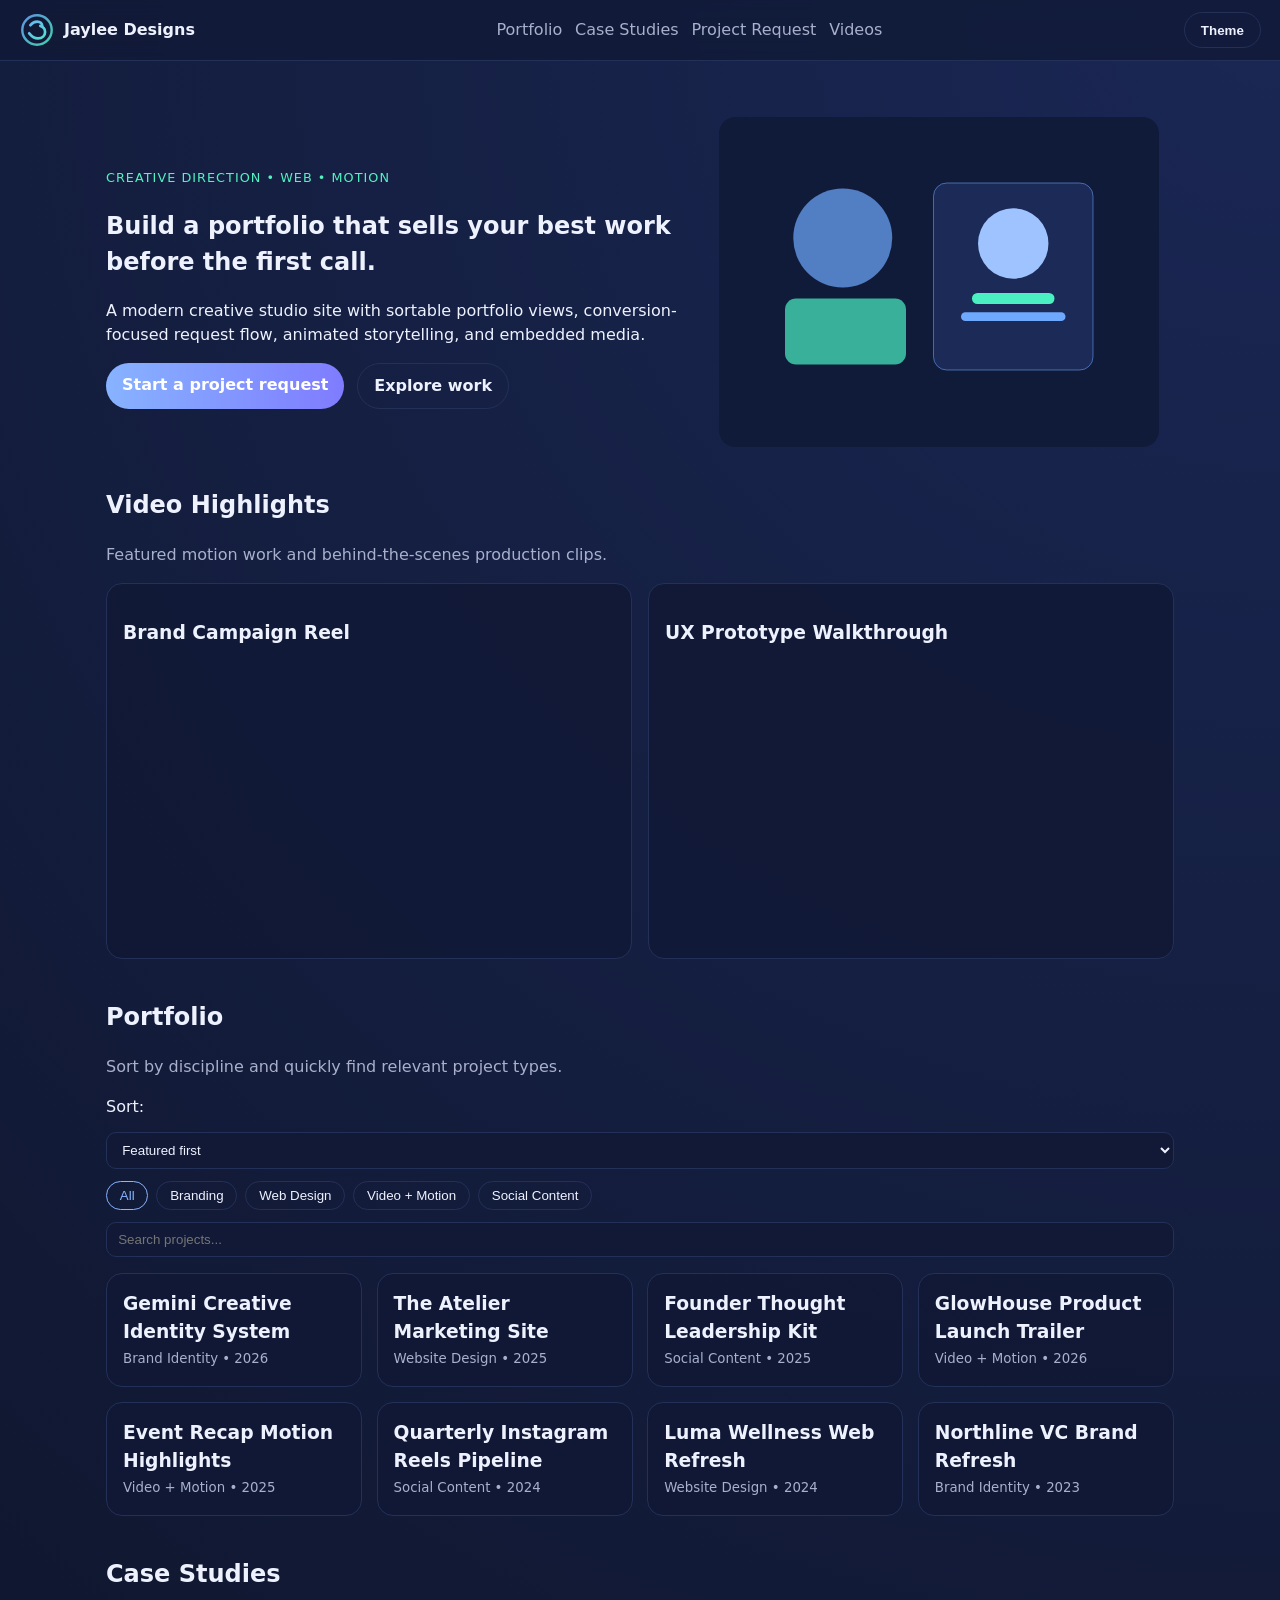
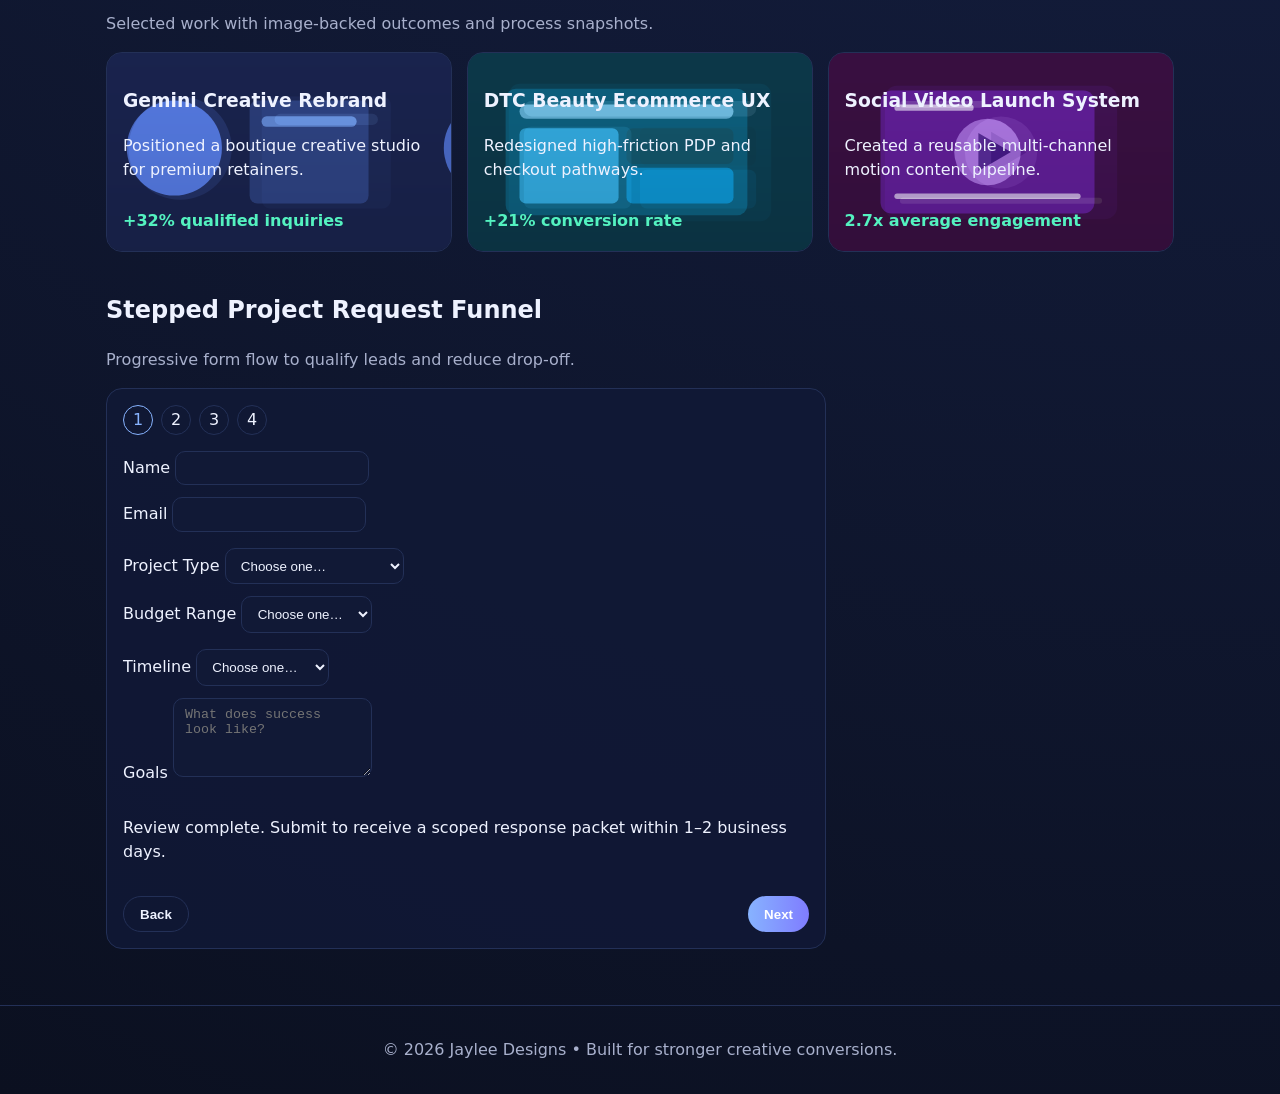
==== index.html @ 043ce751 "Build redesigned portfolio homepage with sortable work funnel and media" ====
<!DOCTYPE html>
<html lang="en">
  <head>
    <meta charset="UTF-8" />
    <meta name="viewport" content="width=device-width, initial-scale=1.0" />
    <title>Jaylee Designs • Portfolio</title>
    <link rel="preload" as="image" href="images/gemini-creative-transparent-logo.svg" />
    <link rel="preload" as="image" href="images/me-hero-graphic.svg" />
    <link rel="preload" as="image" href="images/case-study-branding.svg" />
    <link rel="preload" as="image" href="images/case-study-web.svg" />
    <link rel="preload" as="image" href="images/case-study-video.svg" />
    <link rel="stylesheet" href="styles.css" />
  </head>
  <body>
    <header class="site-header glass">
      <a class="brand" href="#top" aria-label="Jaylee Designs home">
        <img src="images/gemini-creative-transparent-logo.svg" alt="Gemini Creative transparent logo" class="brand__logo" />
        <span class="brand__text">Jaylee Designs</span>
      </a>
      <nav aria-label="Main navigation">
        <a href="#portfolio">Portfolio</a>
        <a href="#case-studies">Case Studies</a>
        <a href="#request">Project Request</a>
        <a href="#videos">Videos</a>
      </nav>
      <button id="themeToggle" class="btn btn--ghost" aria-label="Toggle light and dark mode">Theme</button>
    </header>

    <main id="top">
      <section class="hero animate-fade-up">
        <div>
          <p class="eyebrow">Creative Direction • Web • Motion</p>
          <h1>Build a portfolio that sells your best work before the first call.</h1>
          <p>
            A modern creative studio site with sortable portfolio views, conversion-focused request flow,
            animated storytelling, and embedded media.
          </p>
          <div class="hero__actions">
            <a href="#request" class="btn">Start a project request</a>
            <a href="#portfolio" class="btn btn--ghost">Explore work</a>
          </div>
        </div>
        <img src="images/me-hero-graphic.svg" alt="Illustrated graphic of Jaylee at work" class="hero__graphic floating" />
      </section>

      <section id="videos" class="videos animate-fade-up">
        <div class="section-heading">
          <h2>Video Highlights</h2>
          <p>Featured motion work and behind-the-scenes production clips.</p>
        </div>
        <div class="video-grid">
          <article class="card">
            <h3>Brand Campaign Reel</h3>
            <div class="video-wrap">
              <iframe src="https://www.youtube.com/embed/ScMzIvxBSi4" title="Brand campaign reel" loading="lazy" allowfullscreen></iframe>
            </div>
          </article>
          <article class="card">
            <h3>UX Prototype Walkthrough</h3>
            <div class="video-wrap">
              <iframe src="https://www.youtube.com/embed/ysz5S6PUM-U" title="UX prototype walkthrough" loading="lazy" allowfullscreen></iframe>
            </div>
          </article>
        </div>
      </section>

      <section id="portfolio" class="portfolio animate-fade-up">
        <div class="section-heading">
          <h2>Portfolio</h2>
          <p>Sort by discipline and quickly find relevant project types.</p>
        </div>
        <div class="toolbar">
          <label for="sortSelect">Sort:</label>
          <select id="sortSelect">
            <option value="featured">Featured first</option>
            <option value="name">Name (A–Z)</option>
            <option value="newest">Newest first</option>
          </select>
          <div class="chips" role="tablist" aria-label="Portfolio categories">
            <button class="chip is-active" data-filter="all">All</button>
            <button class="chip" data-filter="branding">Branding</button>
            <button class="chip" data-filter="web">Web Design</button>
            <button class="chip" data-filter="video">Video + Motion</button>
            <button class="chip" data-filter="social">Social Content</button>
          </div>
          <input id="searchInput" type="search" placeholder="Search projects..." aria-label="Search portfolio projects" />
        </div>
        <div id="portfolioGrid" class="portfolio-grid" aria-live="polite"></div>
      </section>

      <section id="case-studies" class="case-studies animate-fade-up">
        <div class="section-heading">
          <h2>Case Studies</h2>
          <p>Selected work with image-backed outcomes and process snapshots.</p>
        </div>
        <div class="case-grid">
          <article class="case" style="--bg:url('images/case-study-branding.svg')">
            <h3>Gemini Creative Rebrand</h3>
            <p>Positioned a boutique creative studio for premium retainers.</p>
            <span>+32% qualified inquiries</span>
          </article>
          <article class="case" style="--bg:url('images/case-study-web.svg')">
            <h3>DTC Beauty Ecommerce UX</h3>
            <p>Redesigned high-friction PDP and checkout pathways.</p>
            <span>+21% conversion rate</span>
          </article>
          <article class="case" style="--bg:url('images/case-study-video.svg')">
            <h3>Social Video Launch System</h3>
            <p>Created a reusable multi-channel motion content pipeline.</p>
            <span>2.7x average engagement</span>
          </article>
        </div>
      </section>

      <section id="request" class="request animate-fade-up">
        <div class="section-heading">
          <h2>Stepped Project Request Funnel</h2>
          <p>Progressive form flow to qualify leads and reduce drop-off.</p>
        </div>
        <form id="funnelForm" class="funnel card">
          <div class="steps" aria-hidden="true">
            <span class="step is-current">1</span>
            <span class="step">2</span>
            <span class="step">3</span>
            <span class="step">4</span>
          </div>

          <div class="funnel-step" data-step="1">
            <label>Name <input required name="name" /></label>
            <label>Email <input required type="email" name="email" /></label>
          </div>
          <div class="funnel-step" data-step="2" hidden>
            <label>Project Type
              <select required name="projectType">
                <option value="">Choose one…</option>
                <option>Brand Identity</option>
                <option>Website Design</option>
                <option>Video Production</option>
                <option>Social Content System</option>
              </select>
            </label>
            <label>Budget Range
              <select required name="budget">
                <option value="">Choose one…</option>
                <option>$2k–$5k</option>
                <option>$5k–$10k</option>
                <option>$10k–$25k</option>
                <option>$25k+</option>
              </select>
            </label>
          </div>
          <div class="funnel-step" data-step="3" hidden>
            <label>Timeline
              <select required name="timeline">
                <option value="">Choose one…</option>
                <option>ASAP</option>
                <option>Within 30 days</option>
                <option>Next quarter</option>
              </select>
            </label>
            <label>Goals <textarea name="goals" rows="4" placeholder="What does success look like?"></textarea></label>
          </div>
          <div class="funnel-step" data-step="4" hidden>
            <p class="review">Review complete. Submit to receive a scoped response packet within 1–2 business days.</p>
          </div>

          <div class="funnel-actions">
            <button type="button" class="btn btn--ghost" id="backBtn" disabled>Back</button>
            <button type="button" class="btn" id="nextBtn">Next</button>
            <button type="submit" class="btn" id="submitBtn" hidden>Submit request</button>
          </div>
        </form>
      </section>
    </main>

    <button id="toTop" class="to-top" aria-label="Back to top">↑</button>

    <footer class="site-footer">
      <p>© <span id="year"></span> Jaylee Designs • Built for stronger creative conversions.</p>
    </footer>

    <script src="app.js"></script>
  </body>
</html>
---- styles.css ----
:root {
  --bg: #0b1020;
  --surface: #111936;
  --text: #eef2ff;
  --muted: #a8b0cc;
  --accent: #87b3ff;
  --accent-2: #54f2c0;
  --border: #233057;
}

:root.light {
  --bg: #f7f9ff;
  --surface: #ffffff;
  --text: #121829;
  --muted: #4f5976;
  --accent: #2558e6;
  --accent-2: #0d9774;
  --border: #dbe4ff;
}

* { box-sizing: border-box; }
body {
  margin: 0;
  font-family: Inter, system-ui, -apple-system, Segoe UI, Roboto, sans-serif;
  background: radial-gradient(circle at top right, #1a2754, var(--bg));
  color: var(--text);
  line-height: 1.5;
}

.site-header {
  position: sticky;
  top: 0;
  z-index: 30;
  display: flex;
  align-items: center;
  justify-content: space-between;
  gap: 1rem;
  padding: 0.75rem 1.2rem;
  border-bottom: 1px solid var(--border);
}
.glass { backdrop-filter: blur(10px); background: color-mix(in oklab, var(--surface), transparent 20%); }
.brand { display: inline-flex; gap: .55rem; align-items: center; color: inherit; text-decoration: none; }
.brand__logo { width: 36px; height: 36px; }
.brand__text { font-weight: 700; }
nav { display: flex; gap: .8rem; flex-wrap: wrap; }
nav a { color: var(--muted); text-decoration: none; }
nav a:hover { color: var(--text); }

main { max-width: 1100px; margin: 0 auto; padding: 1rem; }
section { margin: 2.5rem 0; }
.section-heading p { color: var(--muted); }
.hero { display: grid; grid-template-columns: 1.1fr .9fr; gap: 1.4rem; align-items: center; }
.eyebrow { color: var(--accent-2); letter-spacing: .08em; text-transform: uppercase; font-size: .8rem; }
.hero__actions { display: flex; gap: .8rem; flex-wrap: wrap; margin-top: 1rem; }
.hero__graphic { width: 100%; max-width: 440px; justify-self: center; }

.btn {
  background: linear-gradient(90deg, var(--accent), #7f7cff);
  color: white;
  border: none;
  padding: 0.6rem 1rem;
  border-radius: 999px;
  cursor: pointer;
  text-decoration: none;
  font-weight: 600;
}
.btn--ghost { background: transparent; border: 1px solid var(--border); color: var(--text); }

.card, .funnel, .case {
  background: color-mix(in oklab, var(--surface), transparent 12%);
  border: 1px solid var(--border);
  border-radius: 16px;
  padding: 1rem;
}
.video-grid { display: grid; grid-template-columns: repeat(auto-fit, minmax(280px, 1fr)); gap: 1rem; }
.video-wrap { position: relative; padding-top: 56.25%; border-radius: 12px; overflow: hidden; }
.video-wrap iframe { position: absolute; inset: 0; width: 100%; height: 100%; border: 0; }

.toolbar { display: grid; gap: .8rem; }
.chips { display: flex; gap: .5rem; flex-wrap: wrap; }
.chip { background: transparent; border: 1px solid var(--border); color: var(--text); border-radius: 999px; padding: .35rem .8rem; cursor: pointer; }
.chip.is-active { border-color: var(--accent); color: var(--accent); }
#searchInput, select, input, textarea {
  background: var(--surface);
  color: var(--text);
  border: 1px solid var(--border);
  border-radius: 10px;
  padding: .55rem .7rem;
}
.portfolio-grid { display: grid; grid-template-columns: repeat(auto-fit, minmax(230px, 1fr)); gap: .9rem; margin-top: 1rem; }
.portfolio-item h3 { margin: 0; }
.portfolio-item small { color: var(--muted); }

.case-grid { display: grid; grid-template-columns: repeat(auto-fit, minmax(220px, 1fr)); gap: .9rem; }
.case {
  position: relative;
  overflow: hidden;
  min-height: 200px;
  background-image: linear-gradient(to bottom, rgba(0,0,0,.35), rgba(0,0,0,.65)), var(--bg);
  background-size: cover;
  background-position: center;
}
.case::before {
  content: "";
  position: absolute;
  inset: 0;
  background-image: var(--bg);
  opacity: .7;
}
.case > * { position: relative; z-index: 2; }
.case span { display: inline-block; margin-top: .7rem; color: var(--accent-2); font-weight: 700; }

.funnel { max-width: 720px; }
.steps { display: flex; gap: .5rem; margin-bottom: 1rem; }
.step { width: 30px; height: 30px; display: grid; place-items: center; border-radius: 50%; border: 1px solid var(--border); }
.step.is-current { border-color: var(--accent); color: var(--accent); }
.funnel-step { display: grid; gap: .75rem; margin: 1rem 0; }
.funnel-actions { display: flex; justify-content: space-between; gap: .8rem; }

.to-top {
  position: fixed;
  right: 1rem;
  bottom: 1rem;
  display: none;
  border: 1px solid var(--border);
  background: var(--surface);
  color: var(--text);
  border-radius: 50%;
  width: 44px;
  height: 44px;
}
.site-footer { border-top: 1px solid var(--border); text-align: center; padding: 1rem; color: var(--muted); }

.animate-fade-up { animation: fadeUp .65s ease both; animation-timeline: view(); animation-range: entry 10% cover 25%; }
.floating { animation: floatY 4.5s ease-in-out infinite; }

@keyframes fadeUp { from { opacity: 0; transform: translateY(20px); } to { opacity: 1; transform: translateY(0); } }
@keyframes floatY { 0%, 100% { transform: translateY(0); } 50% { transform: translateY(-8px); } }

@media (max-width: 800px) {
  .hero { grid-template-columns: 1fr; }
  nav { display: none; }
}
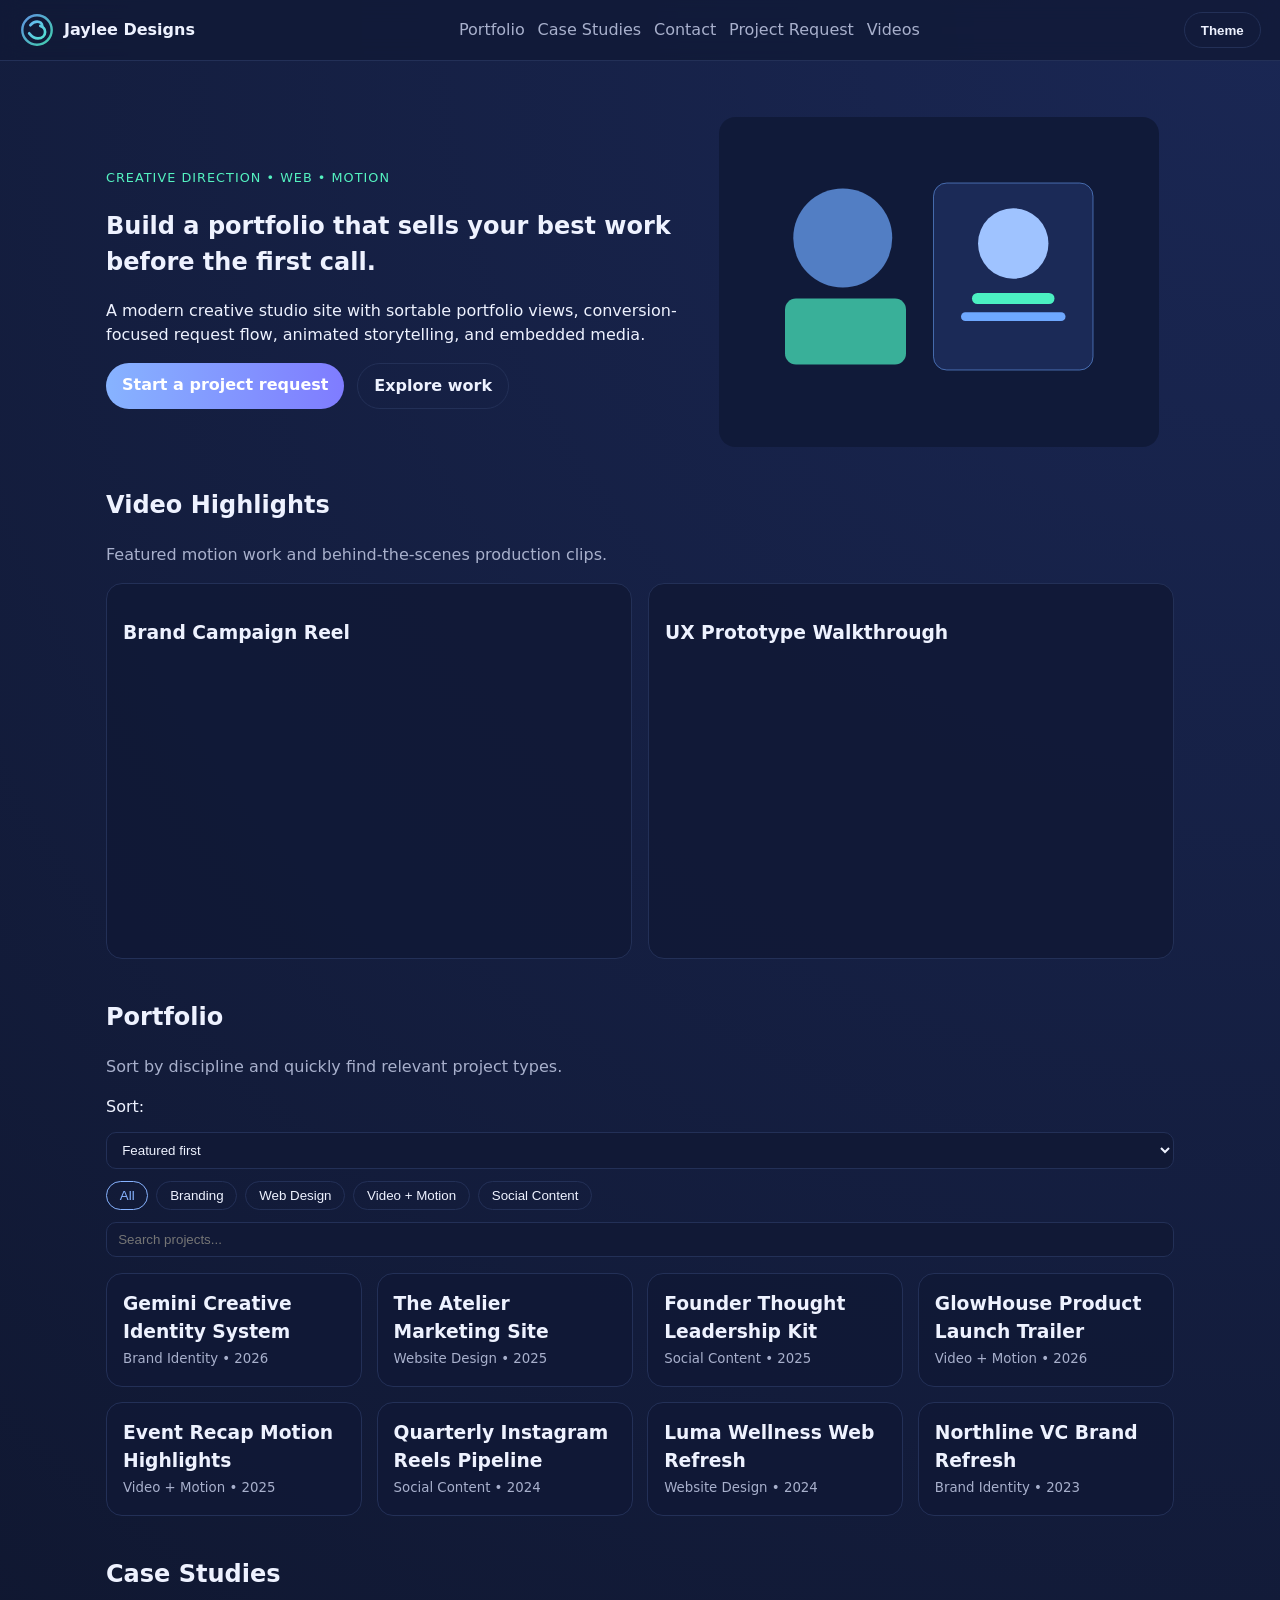
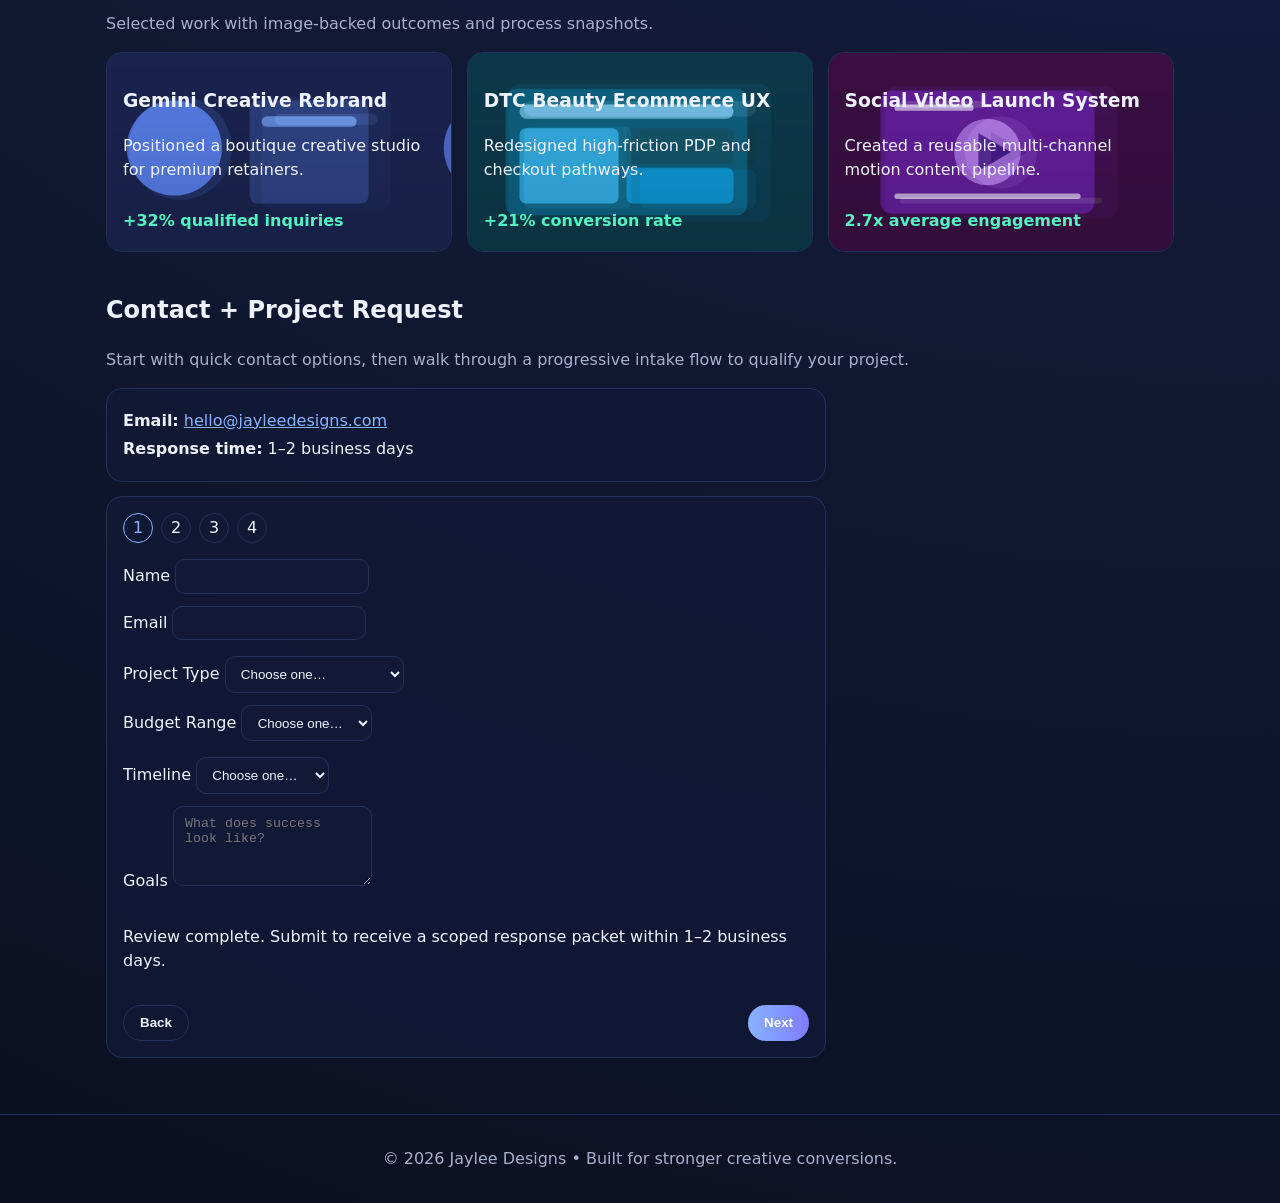
==== commit 480dbf0e: "Fix contact anchor and add contact intro block" ====
--- a/index.html
+++ b/index.html
@@ -20,6 +20,7 @@
       <nav aria-label="Main navigation">
         <a href="#portfolio">Portfolio</a>
         <a href="#case-studies">Case Studies</a>
+        <a href="#contact">Contact</a>
         <a href="#request">Project Request</a>
         <a href="#videos">Videos</a>
       </nav>
@@ -112,10 +113,17 @@
         </div>
       </section>
 
-      <section id="request" class="request animate-fade-up">
+      <section id="contact" class="request animate-fade-up">
         <div class="section-heading">
-          <h2>Stepped Project Request Funnel</h2>
-          <p>Progressive form flow to qualify leads and reduce drop-off.</p>
+          <h2>Contact + Project Request</h2>
+          <p>
+            Start with quick contact options, then walk through a progressive intake flow to qualify your project.
+          </p>
+        </div>
+        <div id="request"></div>
+        <div class="contact-quick card">
+          <p><strong>Email:</strong> <a href="mailto:hello@jayleedesigns.com">hello@jayleedesigns.com</a></p>
+          <p><strong>Response time:</strong> 1–2 business days</p>
         </div>
         <form id="funnelForm" class="funnel card">
           <div class="steps" aria-hidden="true">
--- a/styles.css
+++ b/styles.css
@@ -48,6 +48,7 @@
 
 main { max-width: 1100px; margin: 0 auto; padding: 1rem; }
 section { margin: 2.5rem 0; }
+section[id] { scroll-margin-top: 90px; }
 .section-heading p { color: var(--muted); }
 .hero { display: grid; grid-template-columns: 1.1fr .9fr; gap: 1.4rem; align-items: center; }
 .eyebrow { color: var(--accent-2); letter-spacing: .08em; text-transform: uppercase; font-size: .8rem; }
@@ -111,6 +112,16 @@
 .case span { display: inline-block; margin-top: .7rem; color: var(--accent-2); font-weight: 700; }
 
 .funnel { max-width: 720px; }
+.contact-quick {
+  max-width: 720px;
+  margin-bottom: 0.9rem;
+}
+.contact-quick p {
+  margin: 0.25rem 0;
+}
+.contact-quick a {
+  color: var(--accent);
+}
 .steps { display: flex; gap: .5rem; margin-bottom: 1rem; }
 .step { width: 30px; height: 30px; display: grid; place-items: center; border-radius: 50%; border: 1px solid var(--border); }
 .step.is-current { border-color: var(--accent); color: var(--accent); }
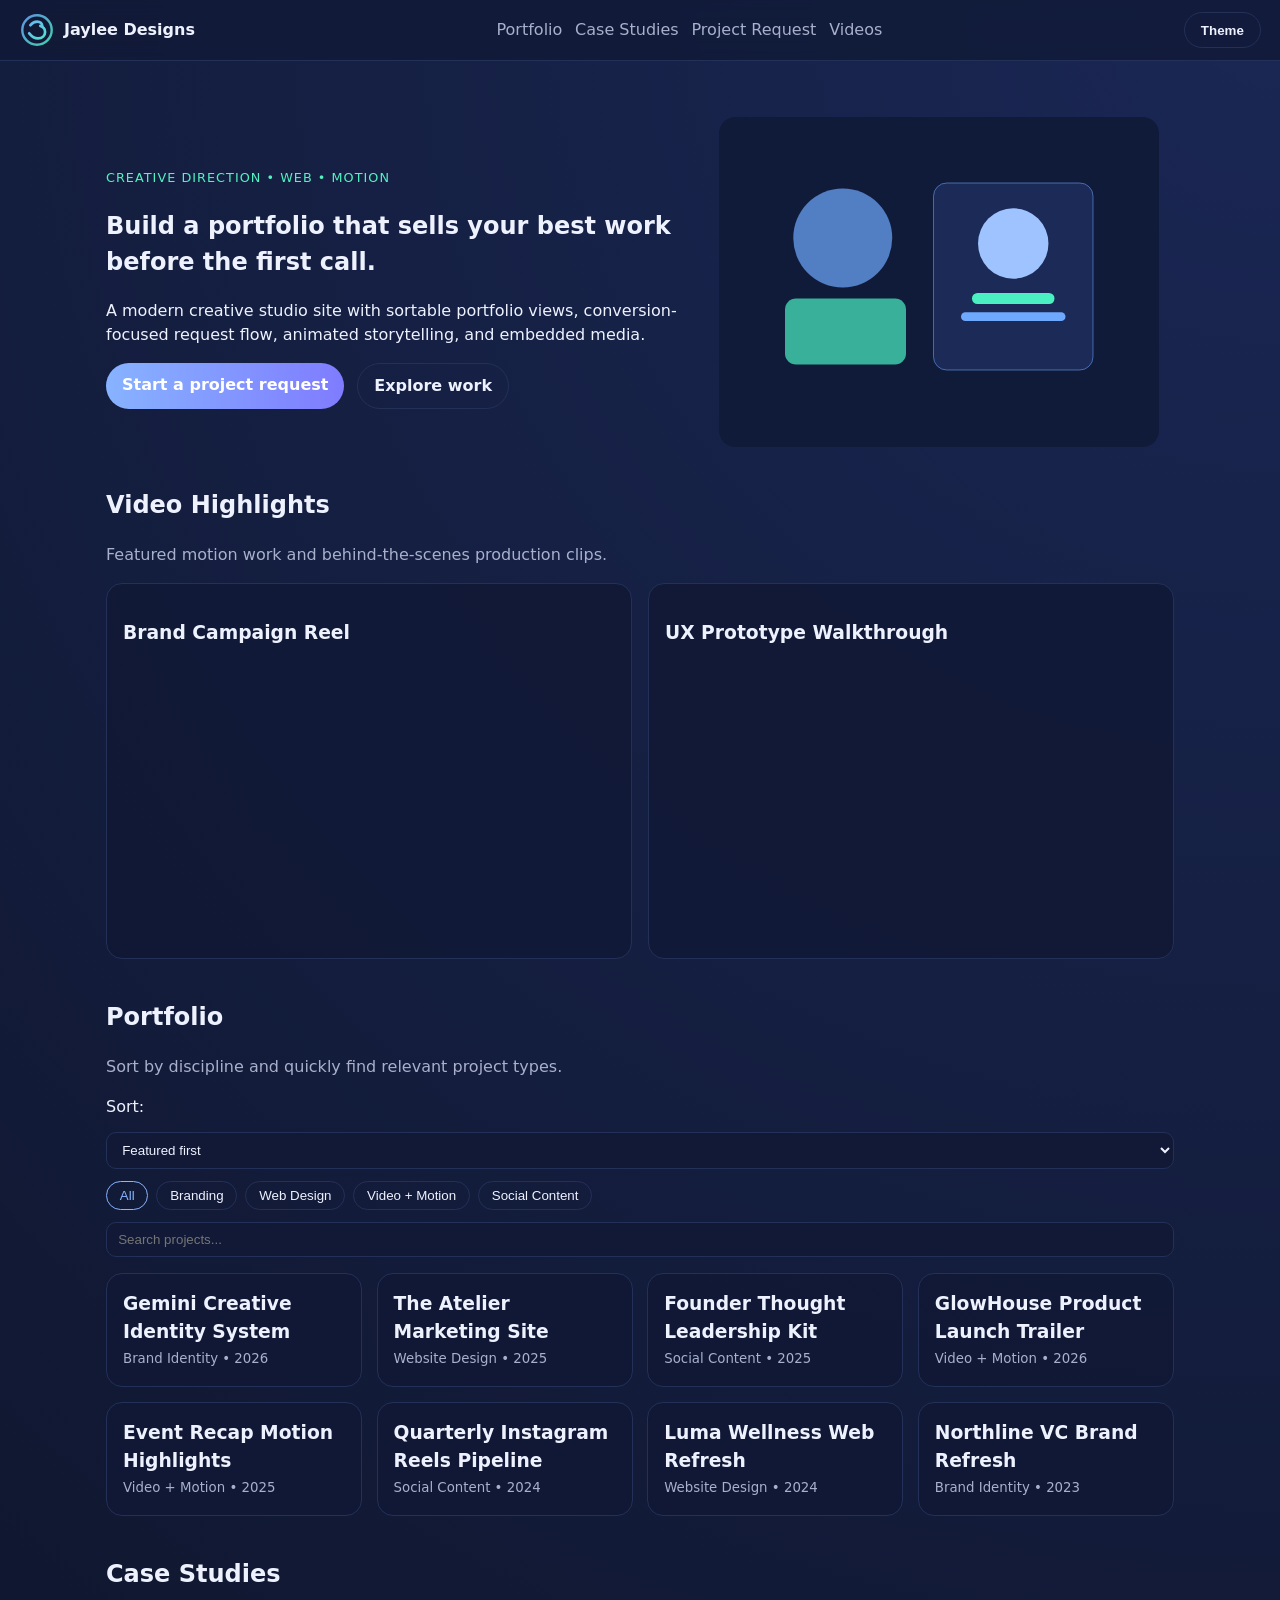
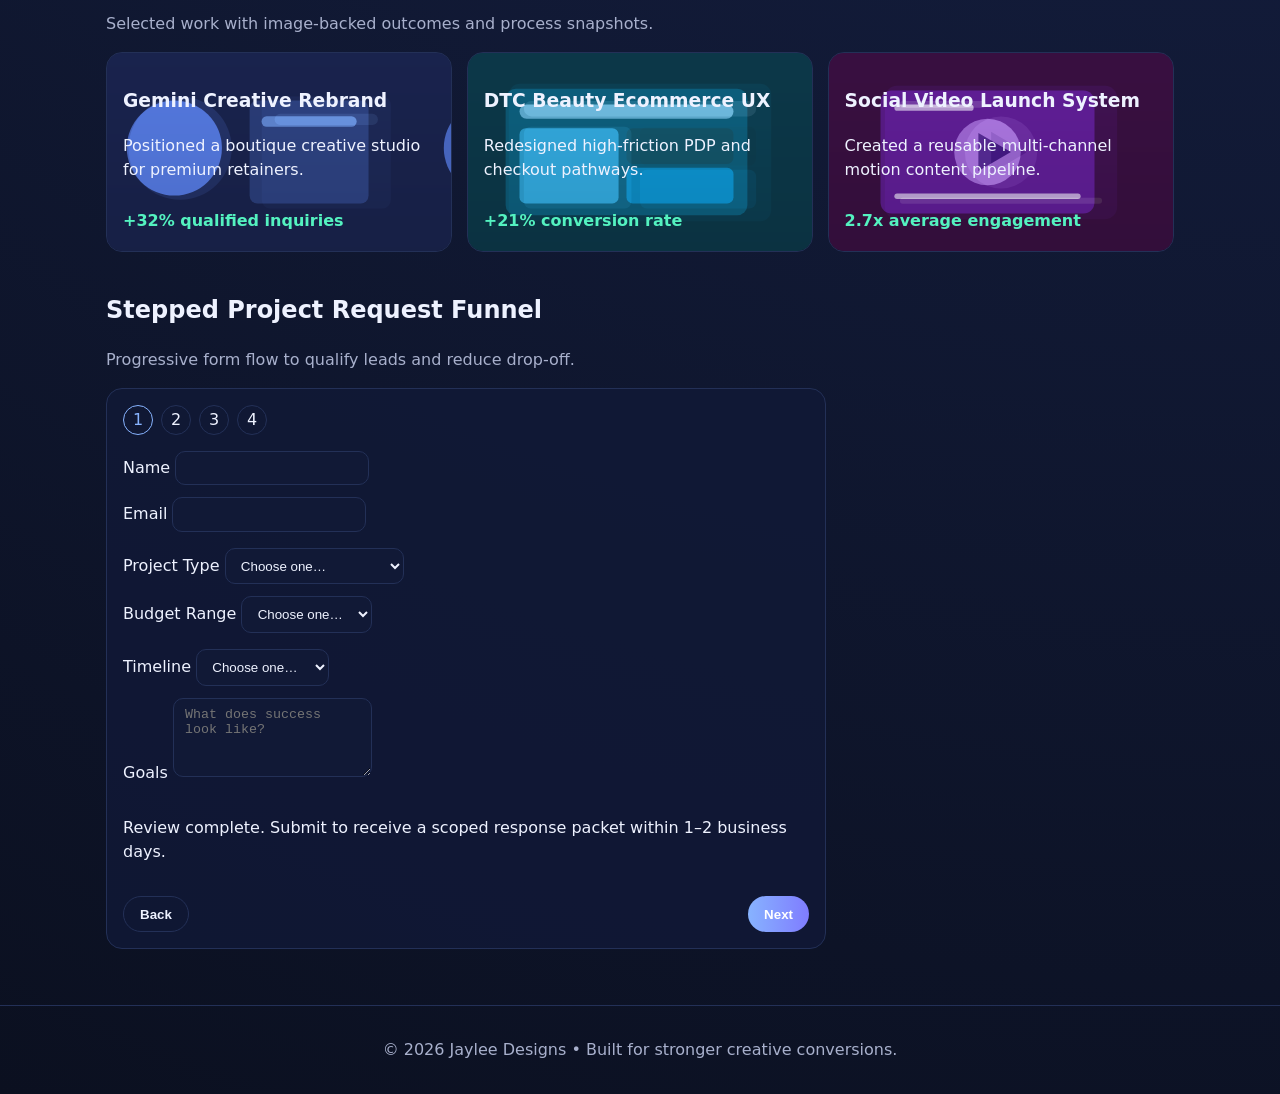
==== commit 090db0c1: "Merge pull request #1 from jayleedesigns/codex/update-case-study-background-images" ====
--- a/index.html
+++ b/index.html
@@ -20,7 +20,6 @@
       <nav aria-label="Main navigation">
         <a href="#portfolio">Portfolio</a>
         <a href="#case-studies">Case Studies</a>
-        <a href="#contact">Contact</a>
         <a href="#request">Project Request</a>
         <a href="#videos">Videos</a>
       </nav>
@@ -113,17 +112,10 @@
         </div>
       </section>
 
-      <section id="contact" class="request animate-fade-up">
+      <section id="request" class="request animate-fade-up">
         <div class="section-heading">
-          <h2>Contact + Project Request</h2>
-          <p>
-            Start with quick contact options, then walk through a progressive intake flow to qualify your project.
-          </p>
-        </div>
-        <div id="request"></div>
-        <div class="contact-quick card">
-          <p><strong>Email:</strong> <a href="mailto:hello@jayleedesigns.com">hello@jayleedesigns.com</a></p>
-          <p><strong>Response time:</strong> 1–2 business days</p>
+          <h2>Stepped Project Request Funnel</h2>
+          <p>Progressive form flow to qualify leads and reduce drop-off.</p>
         </div>
         <form id="funnelForm" class="funnel card">
           <div class="steps" aria-hidden="true">
--- a/styles.css
+++ b/styles.css
@@ -48,7 +48,6 @@
 
 main { max-width: 1100px; margin: 0 auto; padding: 1rem; }
 section { margin: 2.5rem 0; }
-section[id] { scroll-margin-top: 90px; }
 .section-heading p { color: var(--muted); }
 .hero { display: grid; grid-template-columns: 1.1fr .9fr; gap: 1.4rem; align-items: center; }
 .eyebrow { color: var(--accent-2); letter-spacing: .08em; text-transform: uppercase; font-size: .8rem; }
@@ -112,16 +111,6 @@
 .case span { display: inline-block; margin-top: .7rem; color: var(--accent-2); font-weight: 700; }
 
 .funnel { max-width: 720px; }
-.contact-quick {
-  max-width: 720px;
-  margin-bottom: 0.9rem;
-}
-.contact-quick p {
-  margin: 0.25rem 0;
-}
-.contact-quick a {
-  color: var(--accent);
-}
 .steps { display: flex; gap: .5rem; margin-bottom: 1rem; }
 .step { width: 30px; height: 30px; display: grid; place-items: center; border-radius: 50%; border: 1px solid var(--border); }
 .step.is-current { border-color: var(--accent); color: var(--accent); }
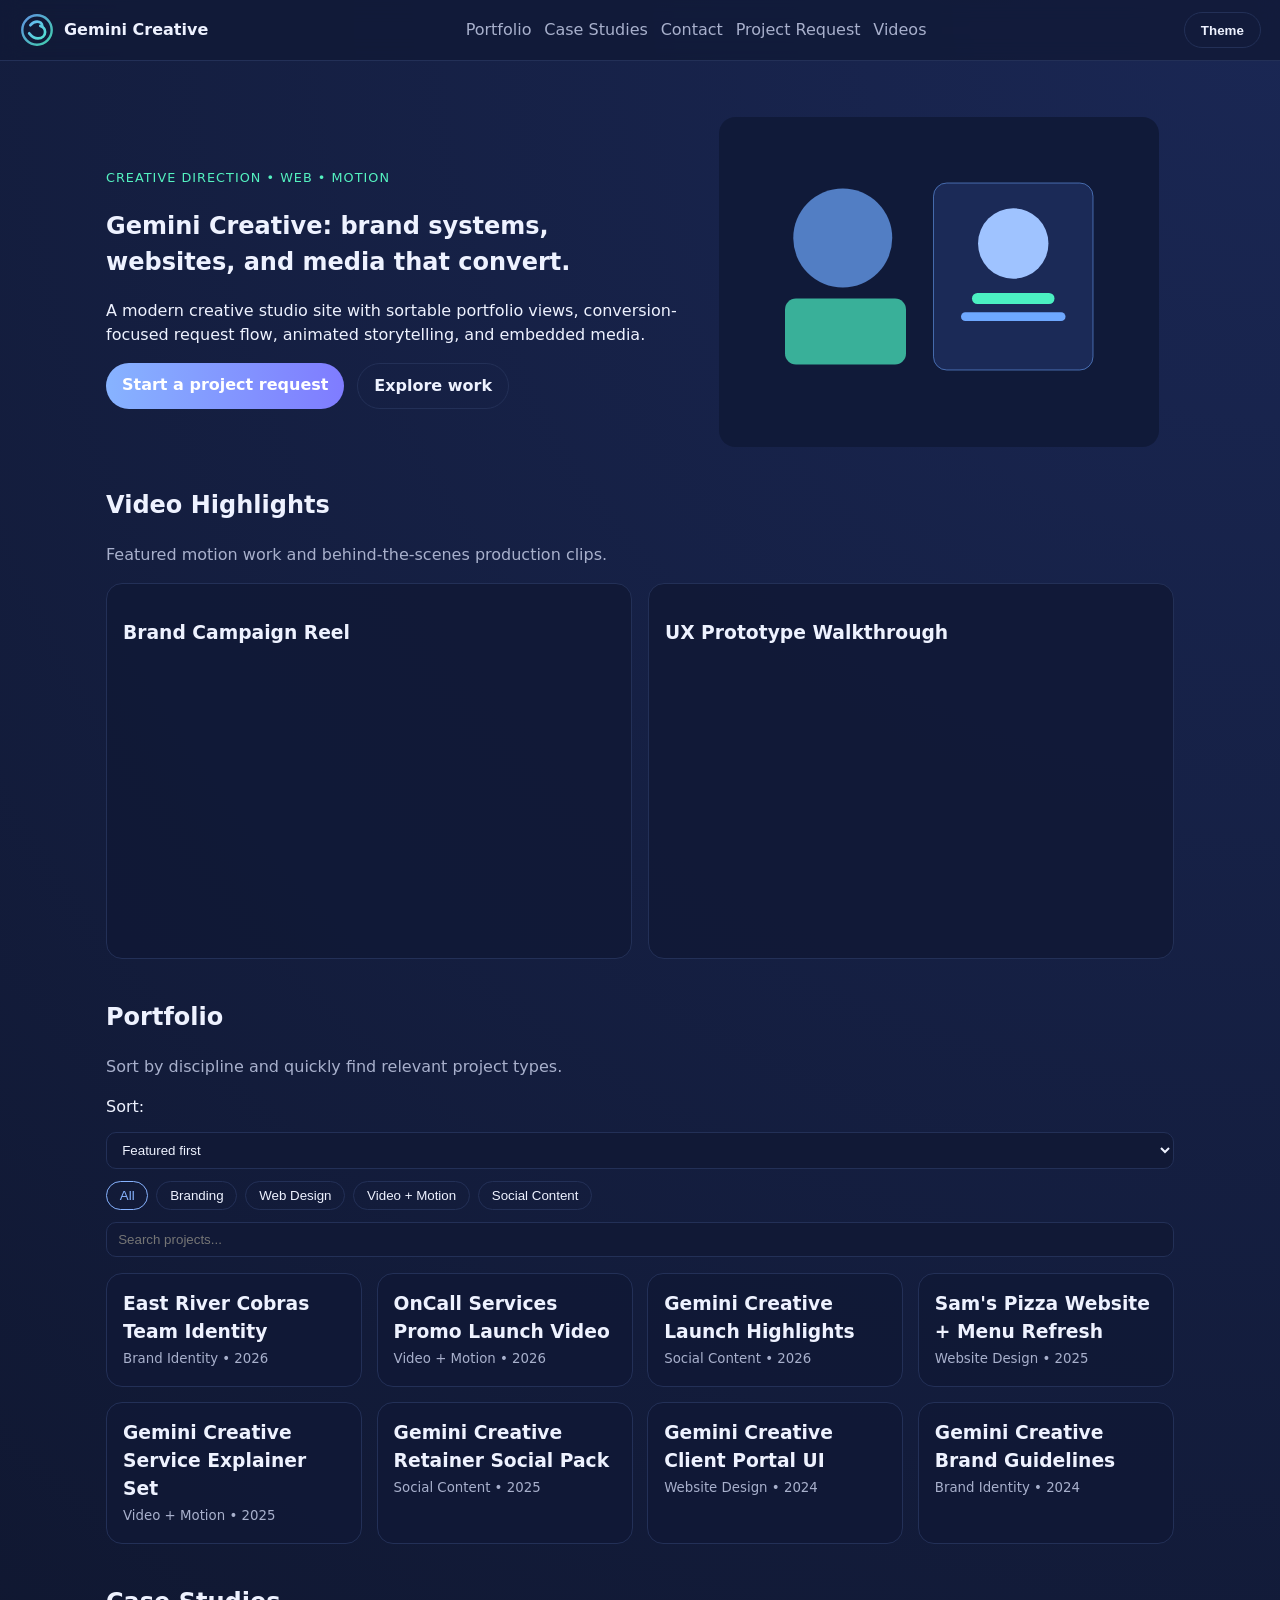
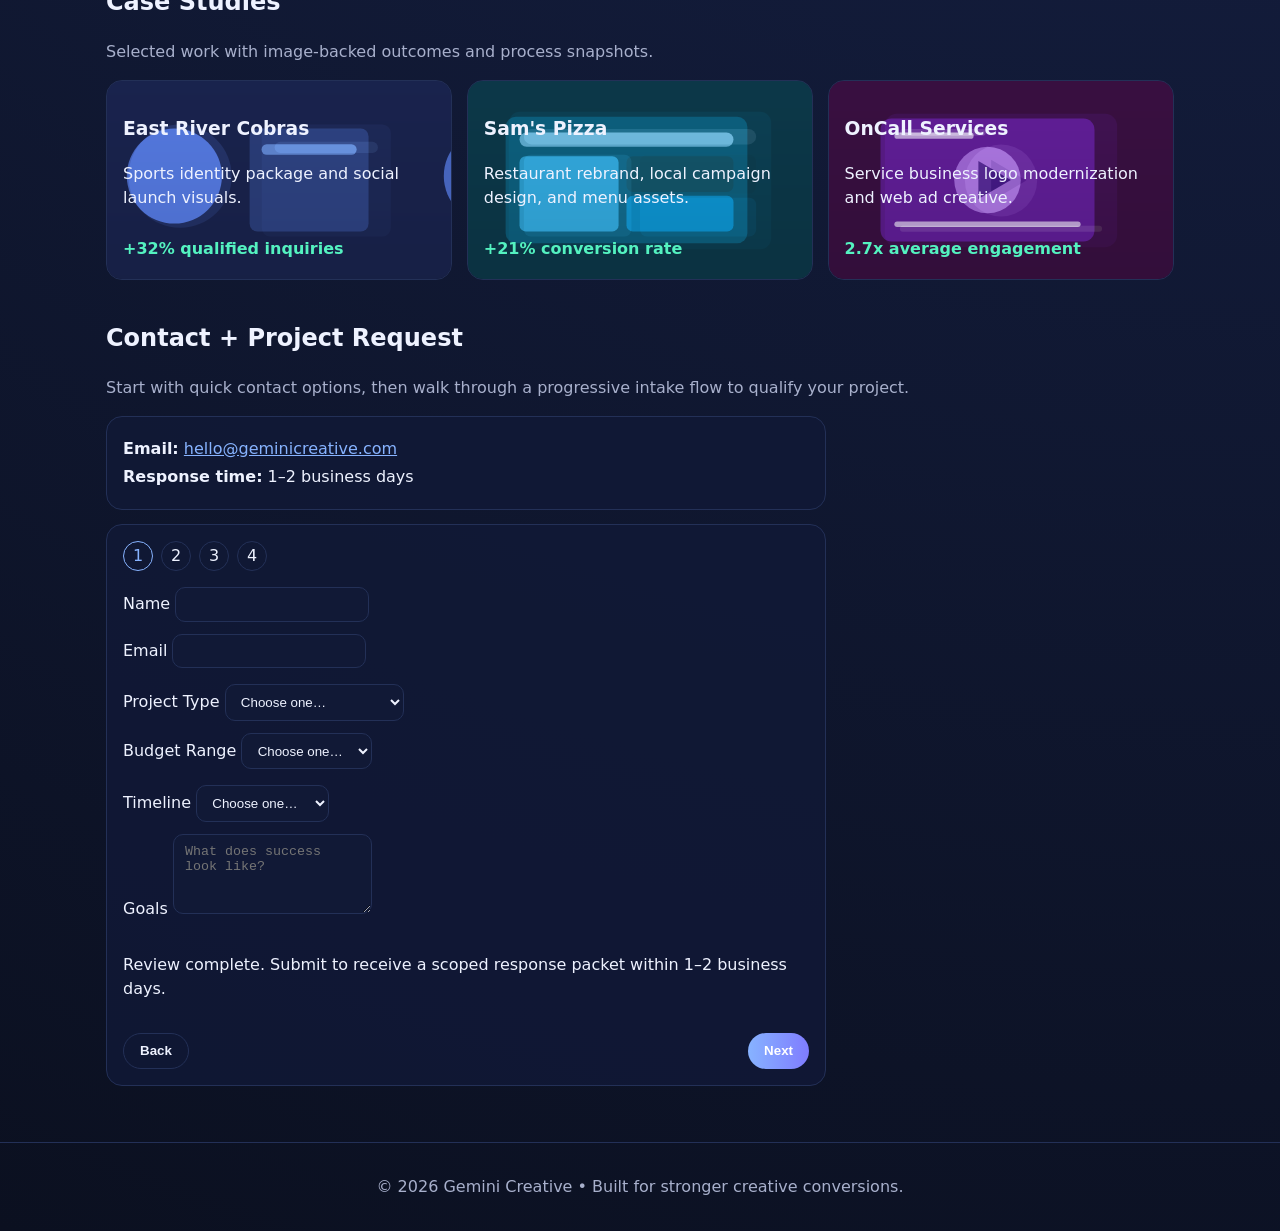
==== commit 918f7435: "Remove binary PNG assets and switch back to text-based image files" ====
--- a/index.html
+++ b/index.html
@@ -3,7 +3,7 @@
   <head>
     <meta charset="UTF-8" />
     <meta name="viewport" content="width=device-width, initial-scale=1.0" />
-    <title>Jaylee Designs • Portfolio</title>
+    <title>Gemini Creative • Portfolio</title>
     <link rel="preload" as="image" href="images/gemini-creative-transparent-logo.svg" />
     <link rel="preload" as="image" href="images/me-hero-graphic.svg" />
     <link rel="preload" as="image" href="images/case-study-branding.svg" />
@@ -13,13 +13,14 @@
   </head>
   <body>
     <header class="site-header glass">
-      <a class="brand" href="#top" aria-label="Jaylee Designs home">
-        <img src="images/gemini-creative-transparent-logo.svg" alt="Gemini Creative transparent logo" class="brand__logo" />
-        <span class="brand__text">Jaylee Designs</span>
+      <a class="brand" href="#top" aria-label="Gemini Creative home">
+        <img src="images/gemini-creative-transparent-logo.svg" alt="Gemini Creative logo" class="brand__logo" />
+        <span class="brand__text">Gemini Creative</span>
       </a>
       <nav aria-label="Main navigation">
         <a href="#portfolio">Portfolio</a>
         <a href="#case-studies">Case Studies</a>
+        <a href="#contact">Contact</a>
         <a href="#request">Project Request</a>
         <a href="#videos">Videos</a>
       </nav>
@@ -30,7 +31,7 @@
       <section class="hero animate-fade-up">
         <div>
           <p class="eyebrow">Creative Direction • Web • Motion</p>
-          <h1>Build a portfolio that sells your best work before the first call.</h1>
+          <h1>Gemini Creative: brand systems, websites, and media that convert.</h1>
           <p>
             A modern creative studio site with sortable portfolio views, conversion-focused request flow,
             animated storytelling, and embedded media.
@@ -40,7 +41,7 @@
             <a href="#portfolio" class="btn btn--ghost">Explore work</a>
           </div>
         </div>
-        <img src="images/me-hero-graphic.svg" alt="Illustrated graphic of Jaylee at work" class="hero__graphic floating" />
+        <img src="images/me-hero-graphic.svg" alt="Gemini Creative hero artwork" class="hero__graphic floating" />
       </section>
 
       <section id="videos" class="videos animate-fade-up">
@@ -95,27 +96,34 @@
         </div>
         <div class="case-grid">
           <article class="case" style="--bg:url('images/case-study-branding.svg')">
-            <h3>Gemini Creative Rebrand</h3>
-            <p>Positioned a boutique creative studio for premium retainers.</p>
+            <h3>East River Cobras</h3>
+            <p>Sports identity package and social launch visuals.</p>
             <span>+32% qualified inquiries</span>
           </article>
           <article class="case" style="--bg:url('images/case-study-web.svg')">
-            <h3>DTC Beauty Ecommerce UX</h3>
-            <p>Redesigned high-friction PDP and checkout pathways.</p>
+            <h3>Sam's Pizza</h3>
+            <p>Restaurant rebrand, local campaign design, and menu assets.</p>
             <span>+21% conversion rate</span>
           </article>
           <article class="case" style="--bg:url('images/case-study-video.svg')">
-            <h3>Social Video Launch System</h3>
-            <p>Created a reusable multi-channel motion content pipeline.</p>
+            <h3>OnCall Services</h3>
+            <p>Service business logo modernization and web ad creative.</p>
             <span>2.7x average engagement</span>
           </article>
         </div>
       </section>
 
-      <section id="request" class="request animate-fade-up">
+      <section id="contact" class="request animate-fade-up">
         <div class="section-heading">
-          <h2>Stepped Project Request Funnel</h2>
-          <p>Progressive form flow to qualify leads and reduce drop-off.</p>
+          <h2>Contact + Project Request</h2>
+          <p>
+            Start with quick contact options, then walk through a progressive intake flow to qualify your project.
+          </p>
+        </div>
+        <div id="request"></div>
+        <div class="contact-quick card">
+          <p><strong>Email:</strong> <a href="mailto:hello@geminicreative.com">hello@geminicreative.com</a></p>
+          <p><strong>Response time:</strong> 1–2 business days</p>
         </div>
         <form id="funnelForm" class="funnel card">
           <div class="steps" aria-hidden="true">
@@ -176,7 +184,7 @@
     <button id="toTop" class="to-top" aria-label="Back to top">↑</button>
 
     <footer class="site-footer">
-      <p>© <span id="year"></span> Jaylee Designs • Built for stronger creative conversions.</p>
+      <p>© <span id="year"></span> Gemini Creative • Built for stronger creative conversions.</p>
     </footer>
 
     <script src="app.js"></script>
--- a/styles.css
+++ b/styles.css
@@ -48,6 +48,7 @@
 
 main { max-width: 1100px; margin: 0 auto; padding: 1rem; }
 section { margin: 2.5rem 0; }
+section[id] { scroll-margin-top: 90px; }
 .section-heading p { color: var(--muted); }
 .hero { display: grid; grid-template-columns: 1.1fr .9fr; gap: 1.4rem; align-items: center; }
 .eyebrow { color: var(--accent-2); letter-spacing: .08em; text-transform: uppercase; font-size: .8rem; }
@@ -111,6 +112,16 @@
 .case span { display: inline-block; margin-top: .7rem; color: var(--accent-2); font-weight: 700; }
 
 .funnel { max-width: 720px; }
+.contact-quick {
+  max-width: 720px;
+  margin-bottom: 0.9rem;
+}
+.contact-quick p {
+  margin: 0.25rem 0;
+}
+.contact-quick a {
+  color: var(--accent);
+}
 .steps { display: flex; gap: .5rem; margin-bottom: 1rem; }
 .step { width: 30px; height: 30px; display: grid; place-items: center; border-radius: 50%; border: 1px solid var(--border); }
 .step.is-current { border-color: var(--accent); color: var(--accent); }
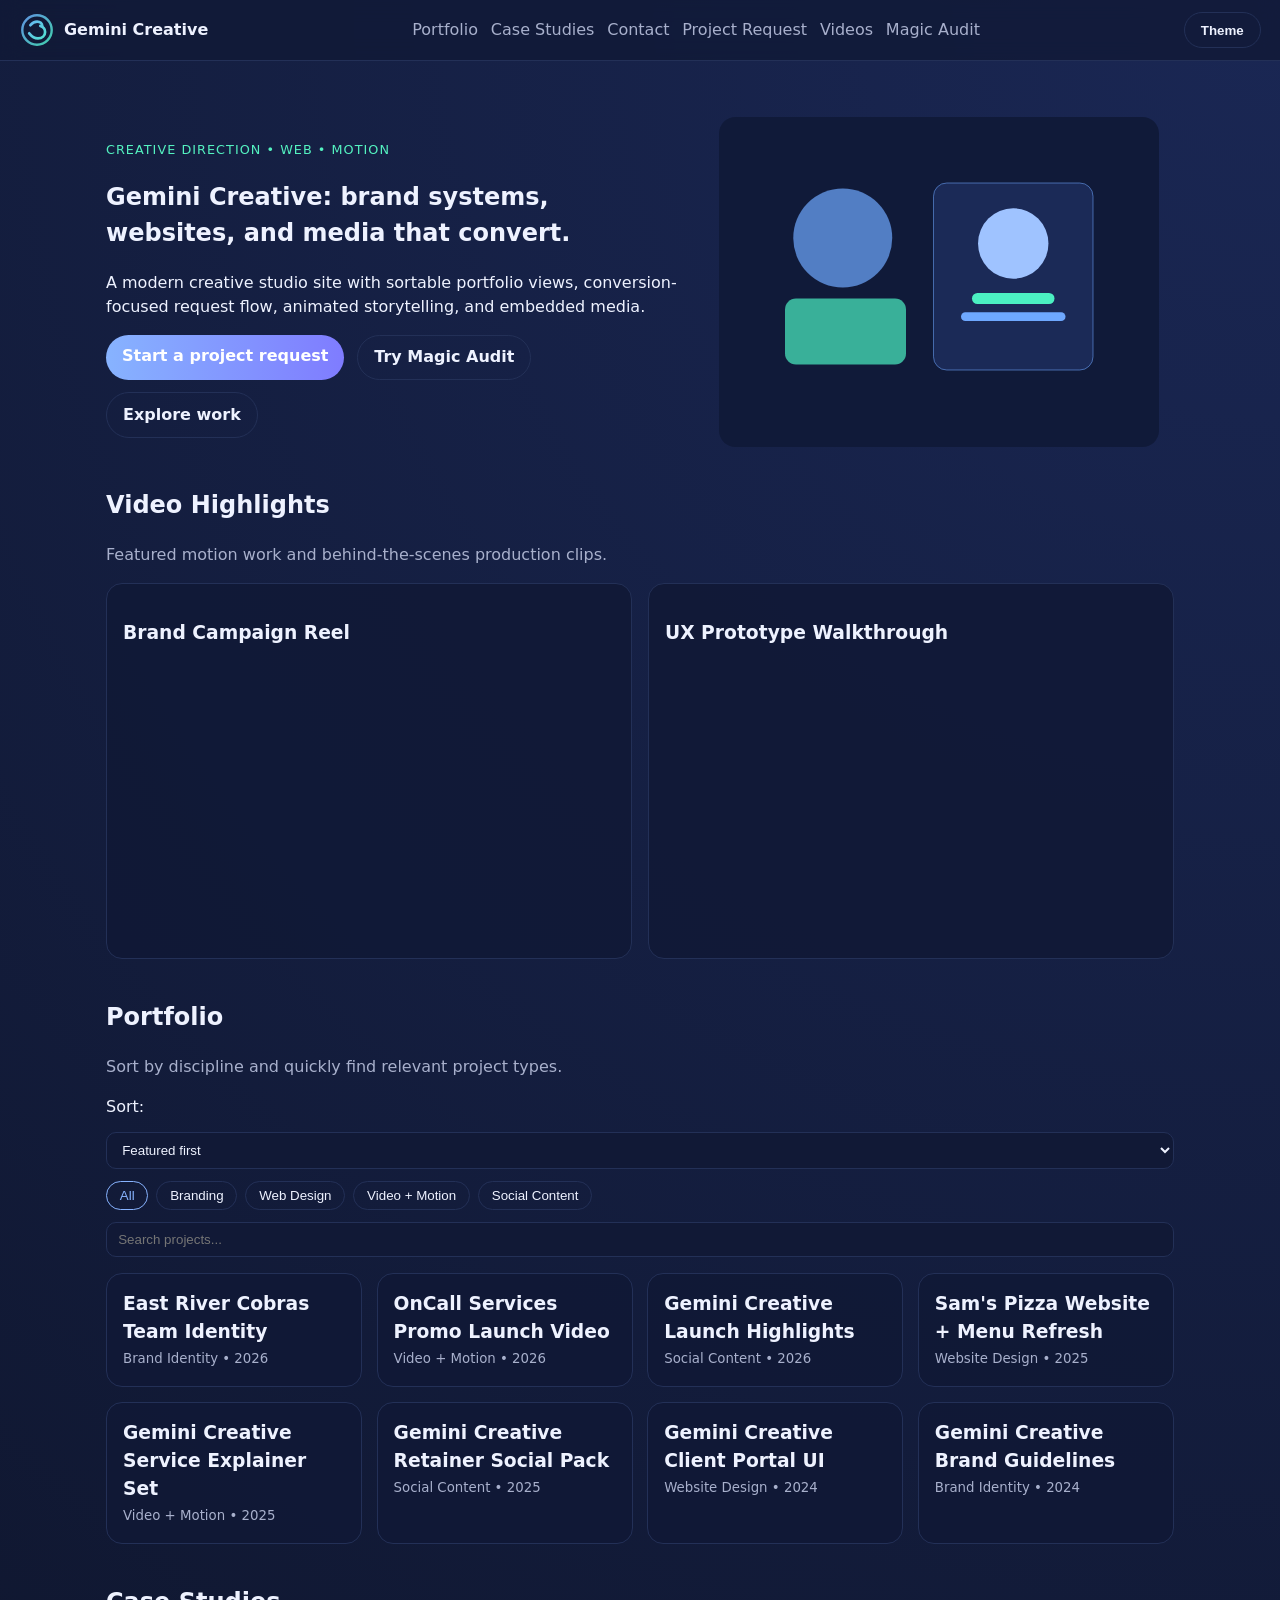
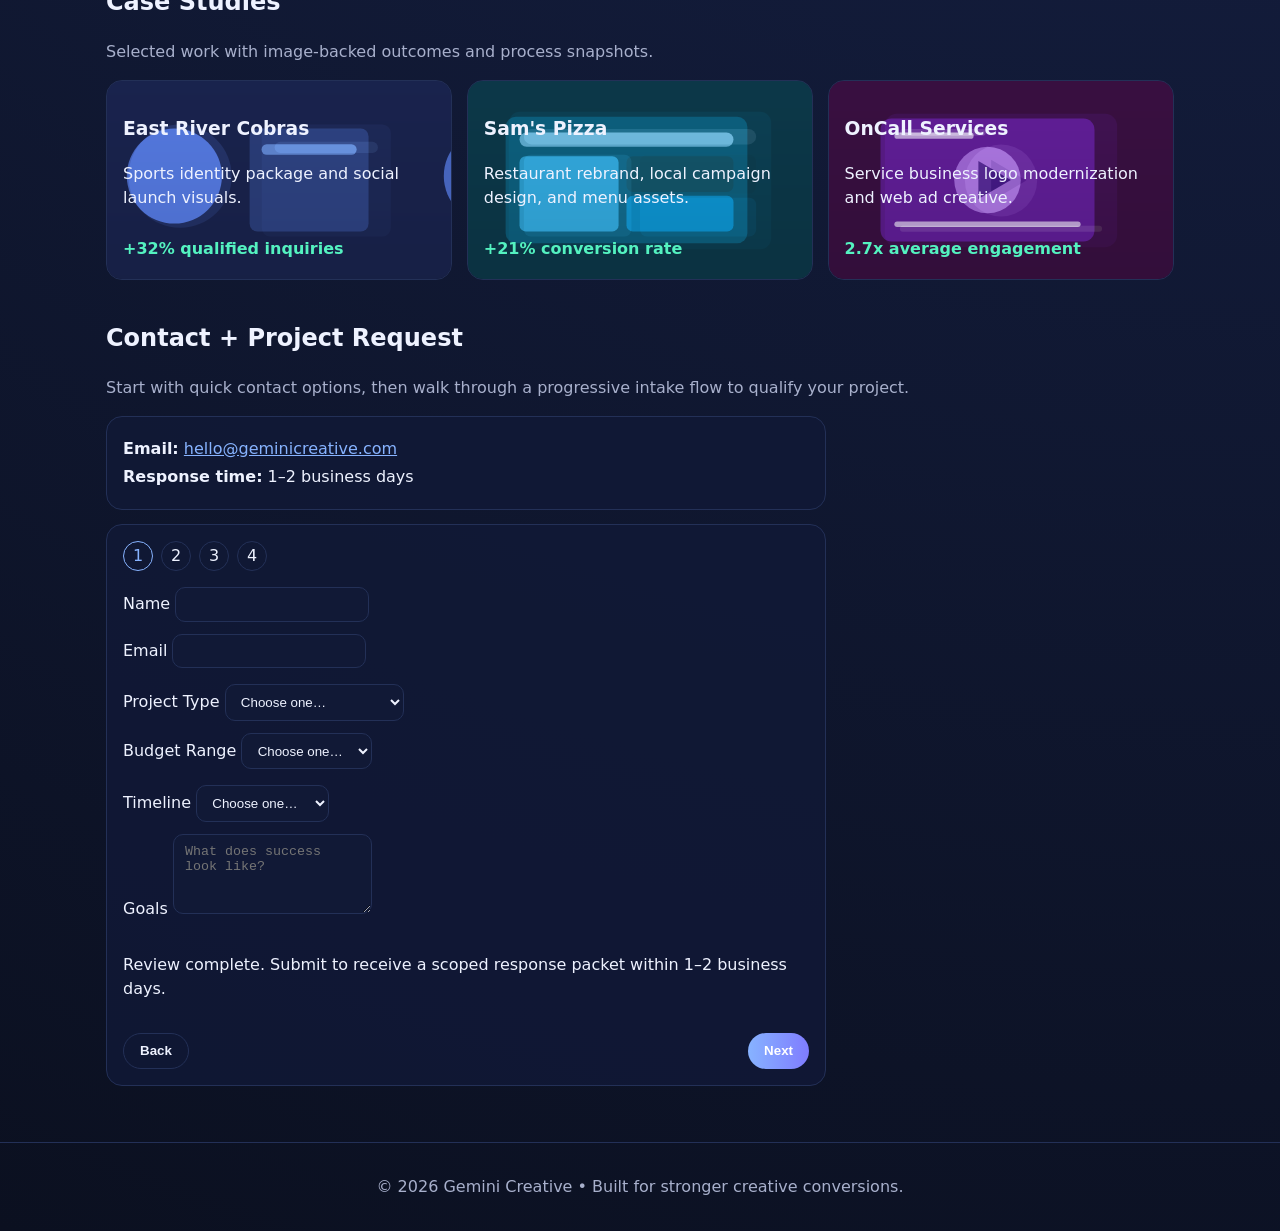
==== commit 2068955d: "Remove committed ZIP artifact and document local build" ====
--- a/index.html
+++ b/index.html
@@ -23,6 +23,7 @@
         <a href="#contact">Contact</a>
         <a href="#request">Project Request</a>
         <a href="#videos">Videos</a>
+        <a href="oracle-audit.html">Magic Audit</a>
       </nav>
       <button id="themeToggle" class="btn btn--ghost" aria-label="Toggle light and dark mode">Theme</button>
     </header>
@@ -38,6 +39,7 @@
           </p>
           <div class="hero__actions">
             <a href="#request" class="btn">Start a project request</a>
+            <a href="oracle-audit.html" class="btn btn--ghost">Try Magic Audit</a>
             <a href="#portfolio" class="btn btn--ghost">Explore work</a>
           </div>
         </div>
